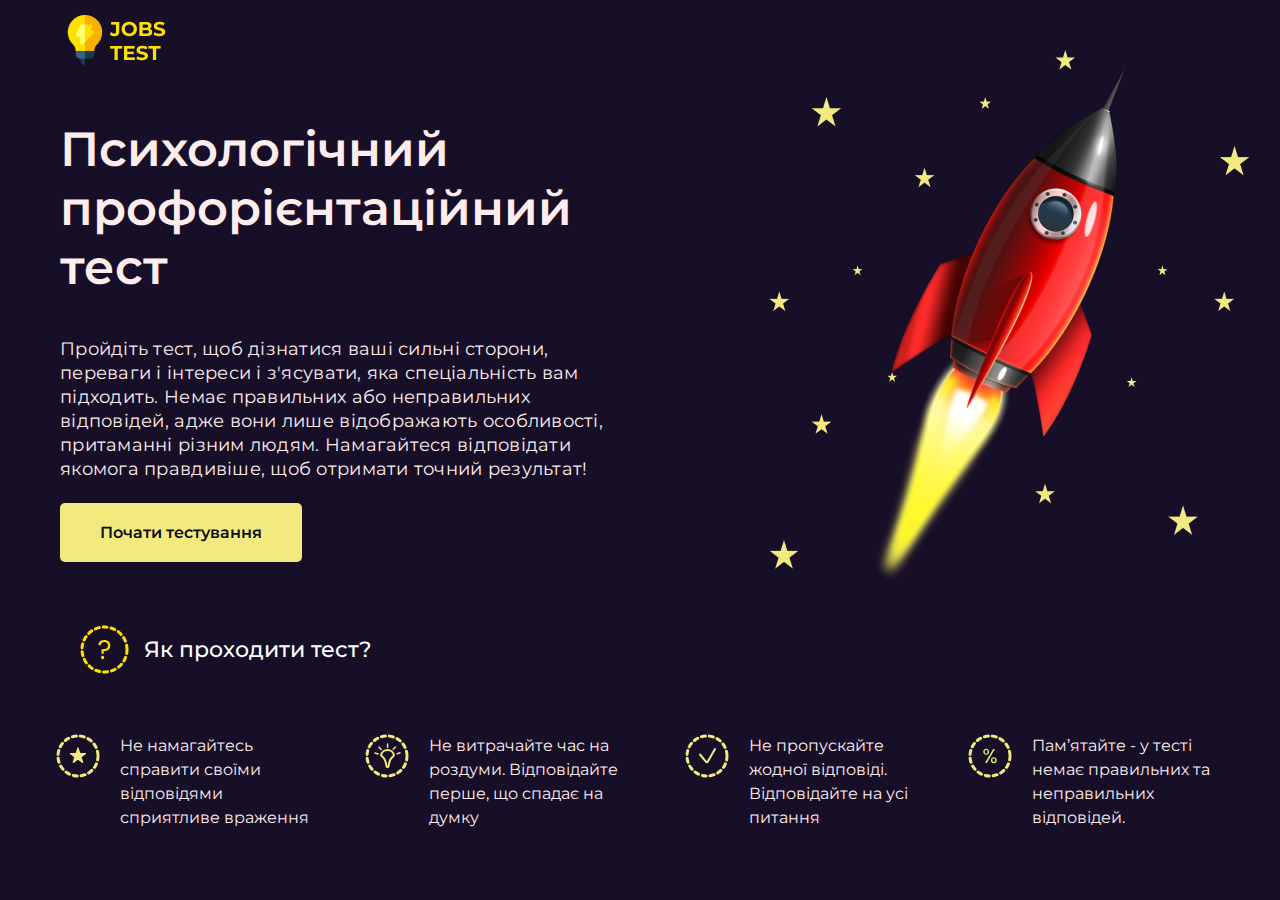
==== index.html @ 24c2721d "changed folders structure" ====
<!DOCTYPE html>
<html lang="en">
<head>
    <meta charset="UTF-8">
    <meta http-equiv="X-UA-Compatible" content="IE=edge">
    <meta name="viewport" content="width=device-width, initial-scale=1.0">
    <title>Jobs Test</title>
    <link href="https://fonts.googleapis.com/css2?family=Montserrat:wght@400;500;600&display=swap" rel="stylesheet">
    <link rel="stylesheet" href="/accets/css/styles.css">
</head>
<body>
    <div class="wrapper">
        <header class="header">
            <div class="header__container container">
                <div class="header__logo logo">
                    <a href="index.html" class="logo__image">
                        <img src="/accets/images/logo.png" alt="logo">
                    </a>
                </div>
            </div>
        </header>

        <main class="main">
            <div class="main__container container">
                <div class="main__describtion describ">
                    <div class="describ__content">
                        <div class="describ__heading heading">
                            Психологічний профорієнтаційний тест
                        </div>
                        <div class="describ__text">
                            Пройдіть тест, щоб дізнатися ваші сильні сторони, переваги і інтереси і з'ясувати, яка спеціальність вам підходить. Немає правильних або неправильних відповідей, адже вони лише відображають особливості, притаманні різним людям. 
                            Намагайтеся відповідати якомога правдивіше, щоб отримати точний результат!
                        </div>
                        <a href="/accets/test.html" class="describ__button btn">
                            Почати тестування
                        </a>
                    </div>
                    <div class="describ__parallax">
                        <div class="parallax__layer">
                            <img class="stars" src="/accets/images/stars.png" alt="stars">
                        </div>
                        <div class="parallax__layer">
                            <img class ="rocket" src="/accets/images/rocket.png" alt="rocket">
                        </div>
                    </div>
                </div>

                <div class="main__manual manual">
                    <div class="manual__container container">
                        <div class="manual__name">
                            <img src="/accets/icons/question.svg" alt="?">
                            <div class="name">Як проходити тест?</div>
                        </div>
                        <div class="manual__points">
                            <div class="manual__point">
                                <img src="/accets/icons/advc1.svg" alt="advice1">
                                <p>Не намагайтесь справити своїми відповідями сприятливе враження</p>
                            </div>
                            <div class="manual__point">
                                <img src="/accets/icons/advc2.svg" alt="advice2">
                                <p>Не витрачайте час на роздуми. 
                                    Відповідайте перше, що спадає на думку</p>
                            </div>
                            <div class="manual__point">
                                <img src="/accets/icons/advc3.svg" alt="advice3">
                                <p>Не пропускайте жодної відповіді. 
                                    Відповідайте на усі питання</p>
                            </div>
                            <div class="manual__point">
                                <img src="/accets/icons/advc4.svg" alt="advice4">
                                <p>Пам’ятайте - у тесті немає правильних 
                                    та неправильних відповідей.</p>
                            </div>
                        </div>
                    </div>
                </div>

            </div>
        </main>
    </div>
</body>
</html>
---- accets/css/styles.css ----
@import "null.css";

body{
    font-family: 'Montserrat', sans-serif;
    background-color: #170E28;
    color: #FFEDED;
}

.container{
    max-width: 1200px;
    margin: 0 auto;
    padding: 0 20px;
}
.header{
    height: 70px;
    padding: 15px 0;
}

.main { }
.main__container { }


.describ { 
    /* position: relative; */
    display: flex;
}
.describ__content { 
    max-width: 550px;
    margin-top: 50px;
}
.describ__content > *:not(:last-child){
    margin-bottom: 40px;
}
.describ__heading { }
.heading { 
    font-weight: 600;
    font-size: 48px;
    line-height: 59px;
}
.describ__text { 
    font-weight: 400;
    font-size: 18px;
    line-height: 24px;
    letter-spacing: 0.015em;
}
.describ__button { 
    text-decoration: none;
    background-color: #F2EA7E;
    font-weight: 600;
    font-size: 16px;
    color: #0D0D0D;
    padding: 20px 40px;
}
.btn { 
    width: 250px;
    height: 55px;
    border-radius: 5px;
    transition: all .3s;
}
.btn:hover{
    cursor: pointer;
    background-color: #F6F1A7;
}

.describ__parallax{
   
}
.parallax__layer{
    
}
.parallax__layer img{
    position: absolute;
    top: 50px;
    right: 30px;
    object-fit: cover;
}
.stars{
    animation-name: move;
    animation-duration: 3s;
    animation-timing-function: ease;
    animation-iteration-count: infinite;
    animation-direction: alternate;
}
.rocket{
    animation-name: fly;
    animation-duration: 3s;
    animation-timing-function: ease;
    animation-iteration-count: infinite;
    animation-direction: alternate;
    /* animation-delay: 2s; */
}
.main__manual { }
.manual { 
    margin-top: 80px;
    margin-bottom: 60px;
}
.manual__name { 
    display: flex;
    align-items: center;
    margin-bottom: 60px;
}
.manual__name > * {
    margin-right: 15px;
}
.name { 
    font-weight: 500;
    font-size: 22px;
    line-height: 27px;
    color: white;
}
.manual__points { 
    display: flex;
    margin: 0 -48px;
}
.manual__point { 
    margin: 0 24px;
    display: flex;
    align-items:flex-start;
}
.manual__point img{
    margin-right: 20px;
}

@keyframes move{
    0%{
        right: 30px;
        top: 50px;
    }
    100%{
        right: 40px;
        top: 60px;
    }
}
@keyframes fly{
    0%{
        top: 40px;
        right: 20px;
    }
    100%{
        top: 0px;
        right: 10px ;
    }
}

@media screen and (max-width: 1090px){
    .parallax__layer{
        z-index: -1;
    }
}
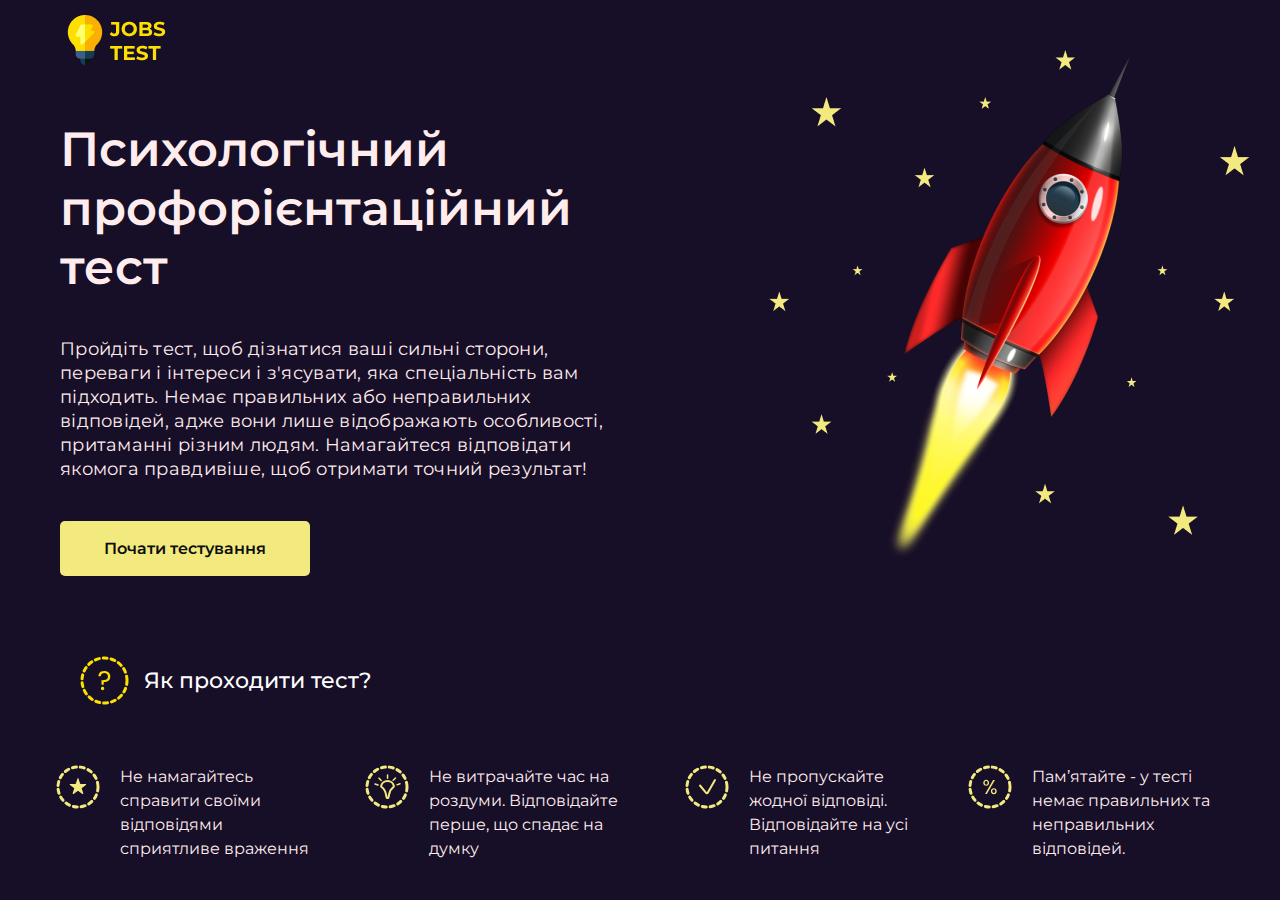
==== commit 43048958: "combined test and results into a single page" ====
--- a/index.html
+++ b/index.html
@@ -6,7 +6,7 @@
     <meta name="viewport" content="width=device-width, initial-scale=1.0">
     <title>Jobs Test</title>
     <link href="https://fonts.googleapis.com/css2?family=Montserrat:wght@400;500;600&display=swap" rel="stylesheet">
-    <link rel="stylesheet" href="/accets/css/styles.css">
+    <link rel="stylesheet" href="css/styles.css">
 </head>
 <body>
     <div class="wrapper">
@@ -14,7 +14,7 @@
             <div class="header__container container">
                 <div class="header__logo logo">
                     <a href="index.html" class="logo__image">
-                        <img src="/accets/images/logo.png" alt="logo">
+                        <img src="images/logo.png" alt="logo">
                     </a>
                 </div>
             </div>
@@ -31,16 +31,16 @@
                             Пройдіть тест, щоб дізнатися ваші сильні сторони, переваги і інтереси і з'ясувати, яка спеціальність вам підходить. Немає правильних або неправильних відповідей, адже вони лише відображають особливості, притаманні різним людям. 
                             Намагайтеся відповідати якомога правдивіше, щоб отримати точний результат!
                         </div>
-                        <a href="/accets/test.html" class="describ__button btn">
+                        <a href="testpage.html" class="describ__button btn">
                             Почати тестування
                         </a>
                     </div>
                     <div class="describ__parallax">
                         <div class="parallax__layer">
-                            <img class="stars" src="/accets/images/stars.png" alt="stars">
+                            <img class="stars" src="images/stars.png" alt="stars">
                         </div>
                         <div class="parallax__layer">
-                            <img class ="rocket" src="/accets/images/rocket.png" alt="rocket">
+                            <img class ="rocket" src="images/rocket.png" alt="rocket">
                         </div>
                     </div>
                 </div>
@@ -48,26 +48,26 @@
                 <div class="main__manual manual">
                     <div class="manual__container container">
                         <div class="manual__name">
-                            <img src="/accets/icons/question.svg" alt="?">
+                            <img src="icons/question.svg" alt="?">
                             <div class="name">Як проходити тест?</div>
                         </div>
                         <div class="manual__points">
                             <div class="manual__point">
-                                <img src="/accets/icons/advc1.svg" alt="advice1">
+                                <img src="icons/advc1.svg" alt="advice1">
                                 <p>Не намагайтесь справити своїми відповідями сприятливе враження</p>
                             </div>
                             <div class="manual__point">
-                                <img src="/accets/icons/advc2.svg" alt="advice2">
+                                <img src="icons/advc2.svg" alt="advice2">
                                 <p>Не витрачайте час на роздуми. 
                                     Відповідайте перше, що спадає на думку</p>
                             </div>
                             <div class="manual__point">
-                                <img src="/accets/icons/advc3.svg" alt="advice3">
+                                <img src="icons/advc3.svg" alt="advice3">
                                 <p>Не пропускайте жодної відповіді. 
                                     Відповідайте на усі питання</p>
                             </div>
                             <div class="manual__point">
-                                <img src="/accets/icons/advc4.svg" alt="advice4">
+                                <img src="icons/advc4.svg" alt="advice4">
                                 <p>Пам’ятайте - у тесті немає правильних 
                                     та неправильних відповідей.</p>
                             </div>
--- a/css/styles.css
+++ b/css/styles.css
@@ -0,0 +1,160 @@
+@import "null.css";
+
+body{
+    font-family: 'Montserrat', sans-serif;
+    background-color: #170E28;
+    color: #FFEDED;
+}
+
+.container{
+    max-width: 1200px;
+    margin: 0 auto;
+    padding: 0 20px;
+}
+.header{
+    height: 70px;
+    padding: 15px 0;
+}
+
+.main { }
+.main__container { }
+
+
+.describ { 
+    /* position: relative; */
+    display: flex;
+}
+.describ__content { 
+    max-width: 550px;
+    margin-top: 50px;
+}
+.describ__content > *:not(:last-child){
+    margin-bottom: 40px;
+}
+.describ__heading { 
+    font-weight: 600;
+    font-size: 44px;
+    line-height: 59px;
+    margin-bottom: 30px;
+}
+.heading { 
+    font-weight: 600;
+    font-size: 48px;
+    line-height: 59px;
+}
+.describ__text { 
+    font-weight: 400;
+    font-size: 18px;
+    line-height: 24px;
+    letter-spacing: 0.015em;
+}
+.describ__button { 
+    text-decoration: none;
+    background-color: #F2EA7E;
+    font-weight: 600;
+    font-size: 16px;
+    color: #0D0D0D;
+    padding: 20px 40px;
+}
+.btn { 
+    width: 250px;
+    height: 55px;
+    border-radius: 5px;
+    transition: all .3s;
+    display: flex;
+    align-items: center;
+    justify-content: center;
+}
+.btn:hover{
+    cursor: pointer;
+    background-color: #F6F1A7;
+}
+
+.describ__parallax{
+   
+}
+.parallax__layer{
+    
+}
+.parallax__layer img{
+    position: absolute;
+    top: 50px;
+    right: 30px;
+    object-fit: cover;
+}
+.stars{
+    animation-name: move;
+    animation-duration: 3s;
+    animation-timing-function: ease;
+    animation-iteration-count: infinite;
+    animation-direction: alternate;
+}
+.rocket{
+    animation-name: fly;
+    animation-duration: 3s;
+    animation-timing-function: ease;
+    animation-iteration-count: infinite;
+    animation-direction: alternate;
+    /* animation-delay: 2s; */
+}
+.main__manual { }
+.manual { 
+    margin-top: 80px;
+    margin-bottom: 60px;
+}
+.manual__name { 
+    display: flex;
+    align-items: center;
+    margin-bottom: 60px;
+}
+.manual__name > * {
+    margin-right: 15px;
+}
+.name { 
+    font-weight: 500;
+    font-size: 22px;
+    line-height: 27px;
+    color: white;
+}
+.manual__points { 
+    display: flex;
+    margin: 0 -48px;
+}
+.manual__point { 
+    margin: 0 24px;
+    display: flex;
+    align-items:flex-start;
+}
+.manual__point img{
+    margin-right: 20px;
+}
+
+@keyframes move{
+    0%{
+        right: 30px;
+        top: 50px;
+    }
+    100%{
+        right: 40px;
+        top: 60px;
+    }
+}
+@keyframes fly{
+    0%{
+        top: 40px;
+        right: 20px;
+    }
+    100%{
+        top: 0px;
+        right: 10px ;
+    }
+}
+
+@media screen and (max-width: 1090px){
+    .describ__parallax{
+        display: none;
+    }
+    .parallax__layer{
+        z-index: -1;
+    }
+}